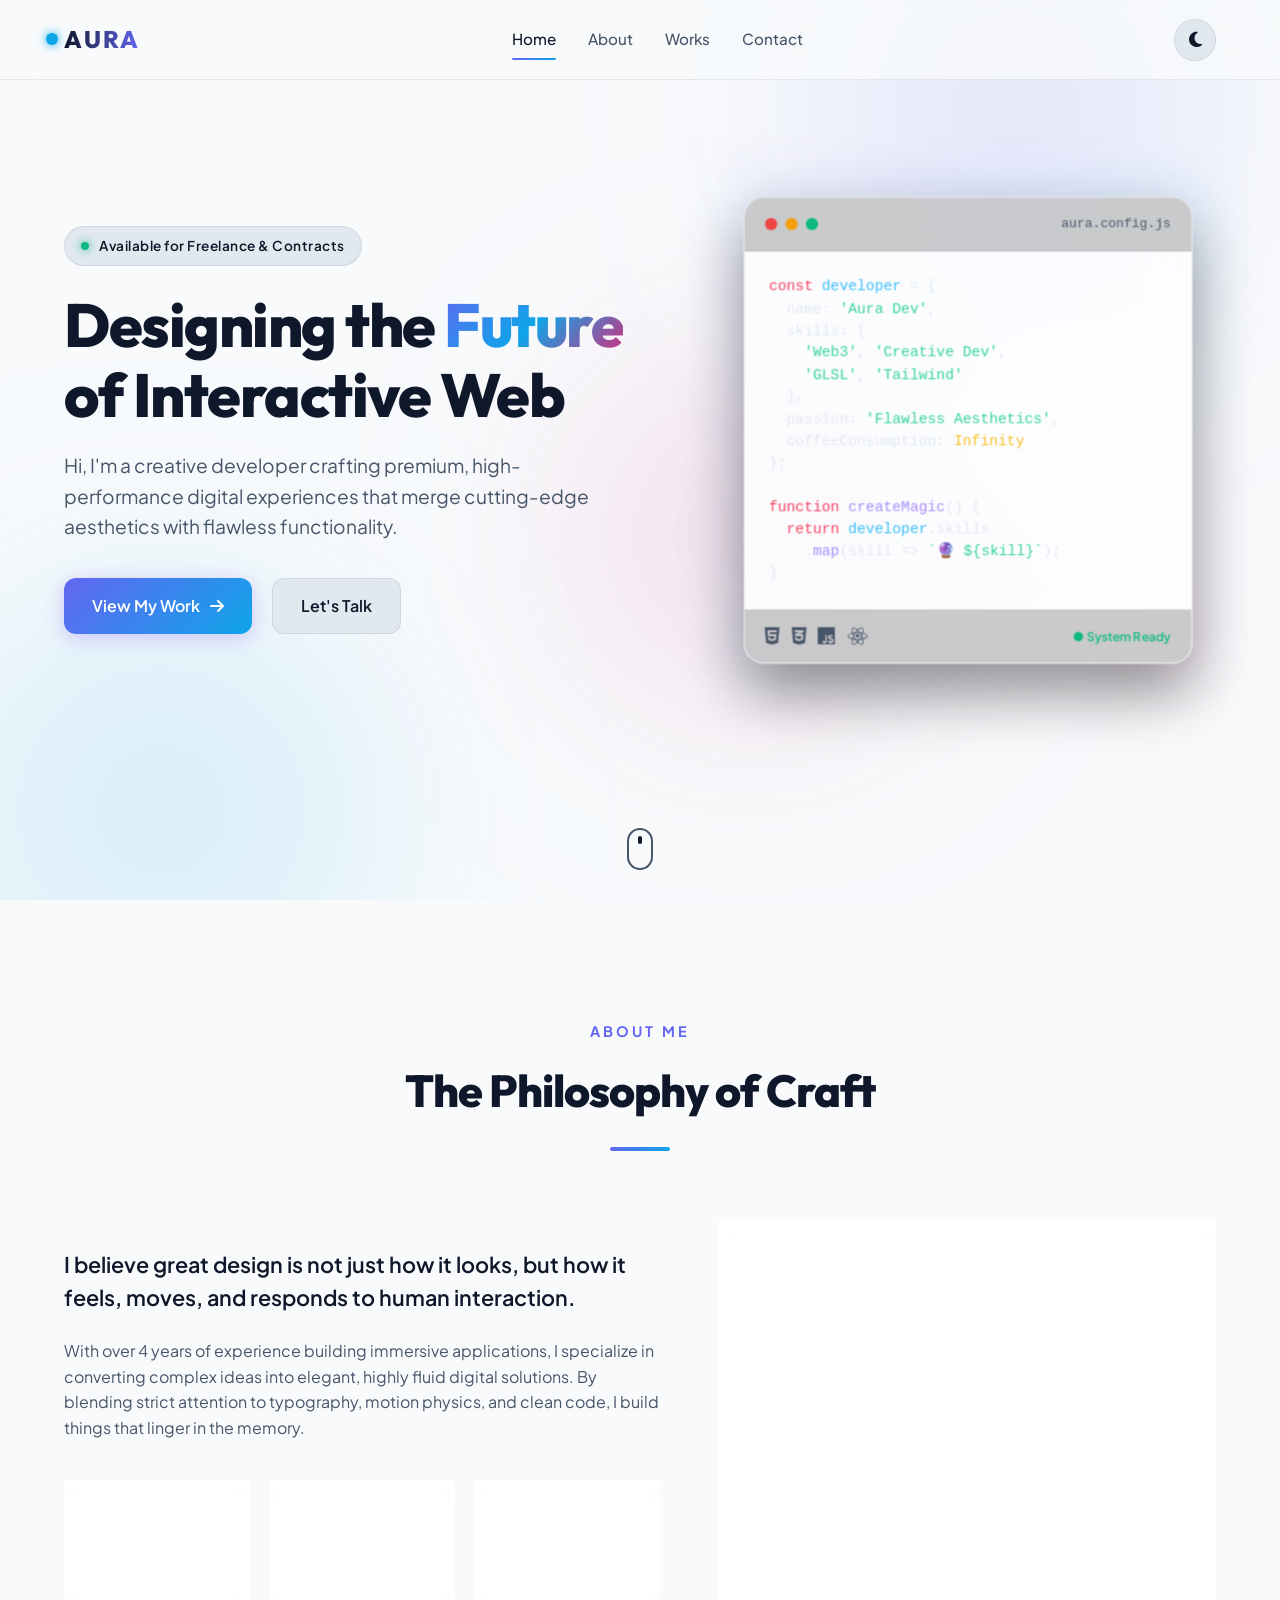
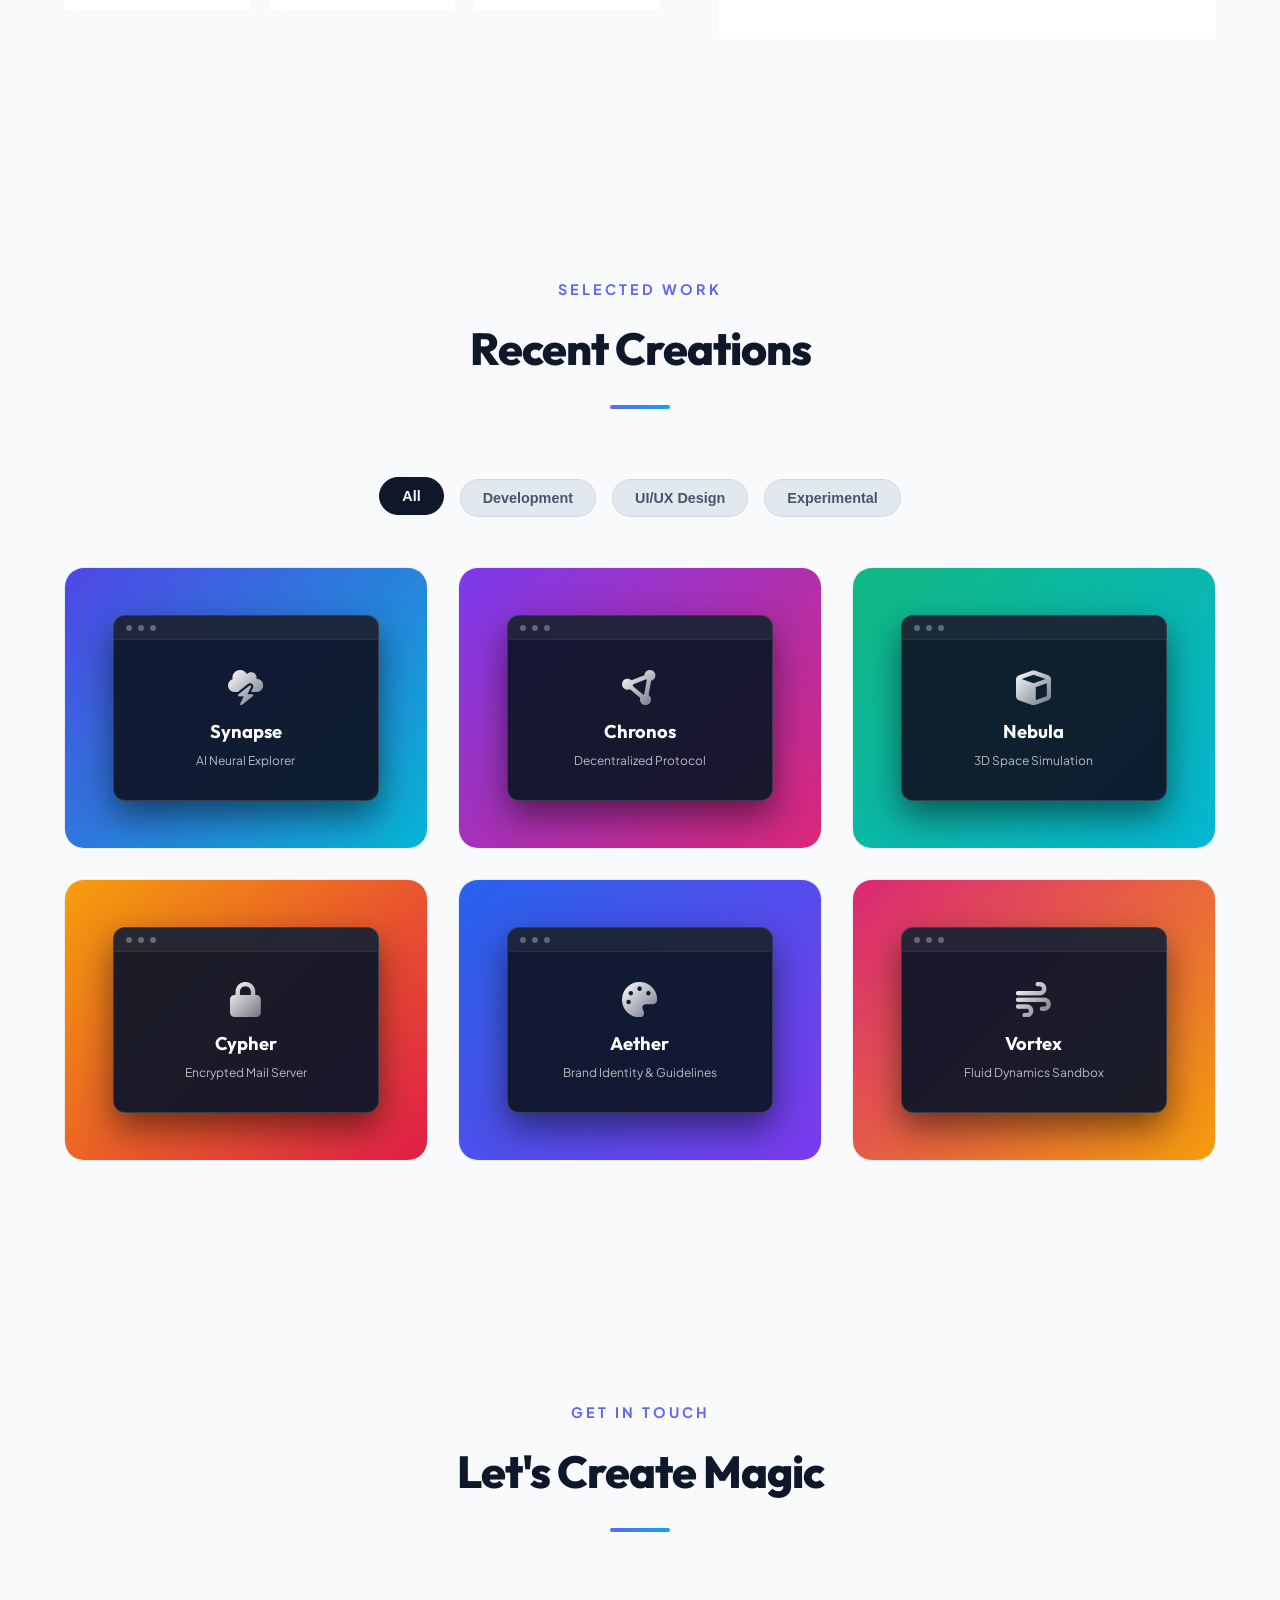
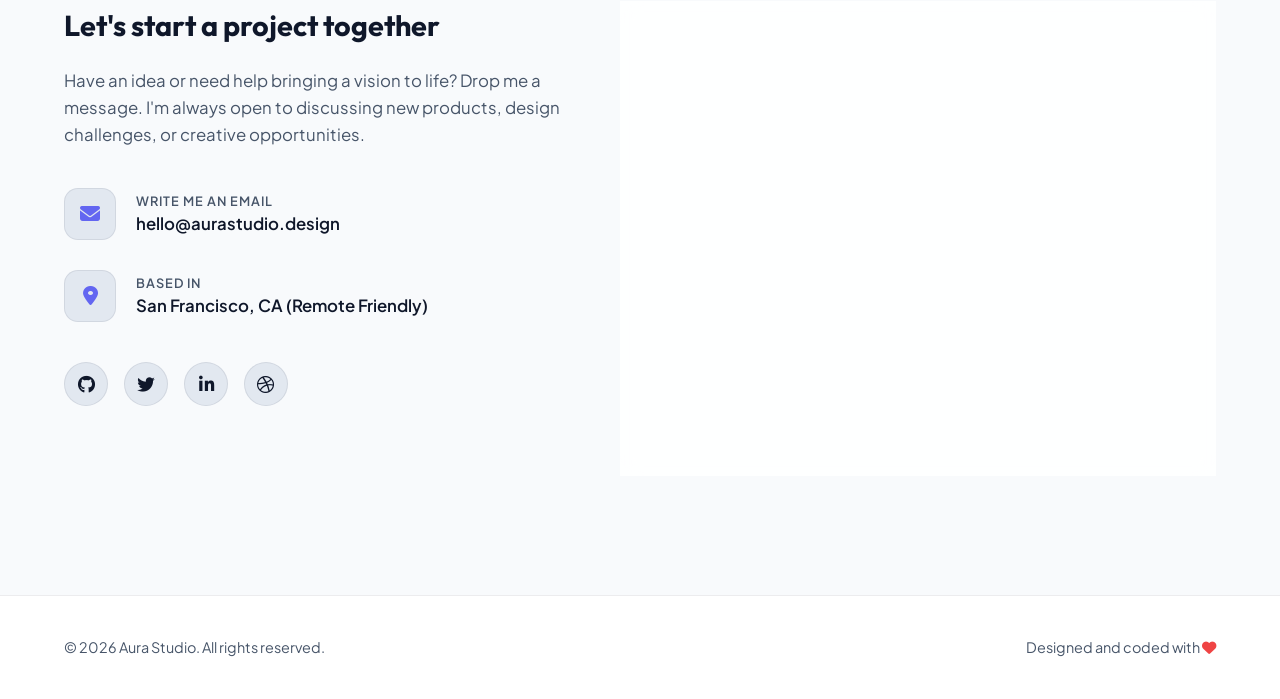
==== index.html @ 4433edc6 "Initial commit" ====
<!DOCTYPE html>
<html lang="en" data-theme="dark">
<head>
    <meta charset="UTF-8">
    <meta name="viewport" content="width=device-width, initial-scale=1.0">
    <meta name="description" content="A premium, interactive digital portfolio showcase. Discover cutting-edge design, immersive web experiences, and creative engineering.">
    <title>Aura — Premium Creative Portfolio</title>
    <!-- Google Fonts -->
    <link rel="preconnect" href="https://fonts.googleapis.com">
    <link rel="preconnect" href="https://fonts.gstatic.com" crossorigin>
    <link href="https://fonts.googleapis.com/css2?family=Outfit:wght@300;400;600;800&family=Plus+Jakarta+Sans:wght@300;400;500;700&display=swap" rel="stylesheet">
    <!-- FontAwesome for Icons -->
    <link rel="stylesheet" href="https://cdnjs.cloudflare.com/ajax/libs/font-awesome/6.4.0/css/all.min.css">
    <!-- Custom CSS -->
    <link rel="stylesheet" href="styles.css">
</head>
<body>
    <!-- Glow Cursor Tracker Background -->
    <div class="cursor-glow" id="cursor-glow"></div>

    <!-- Background Orbs -->
    <div class="orb-container">
        <div class="orb orb-1"></div>
        <div class="orb orb-2"></div>
        <div class="orb orb-3"></div>
    </div>

    <!-- Navigation Header -->
    <header class="navbar">
        <div class="nav-container">
            <a href="#" class="nav-logo">
                <span class="logo-glow"></span>
                <span class="logo-text">AURA</span>
            </a>
            <nav class="nav-menu" id="nav-menu">
                <a href="#hero" class="nav-link active">Home</a>
                <a href="#about" class="nav-link">About</a>
                <a href="#works" class="nav-link">Works</a>
                <a href="#contact" class="nav-link">Contact</a>
            </nav>
            <div class="nav-actions">
                <button id="theme-toggle" class="theme-toggle-btn" aria-label="Toggle Theme">
                    <i class="fa-solid fa-moon"></i>
                </button>
                <button class="mobile-menu-btn" id="mobile-menu-btn" aria-label="Open Menu">
                    <span class="bar"></span>
                    <span class="bar"></span>
                    <span class="bar"></span>
                </button>
            </div>
        </div>
    </header>

    <!-- Main Content -->
    <main>
        <!-- Hero Section -->
        <section id="hero" class="hero-section">
            <div class="hero-container">
                <div class="hero-text-content">
                    <div class="hero-tag">
                        <span class="tag-dot"></span>
                        <span class="tag-text">Available for Freelance & Contracts</span>
                    </div>
                    <h1 class="hero-title">
                        Designing the <span class="gradient-text">Future</span> of Interactive Web
                    </h1>
                    <p class="hero-subtitle">
                        Hi, I'm a creative developer crafting premium, high-performance digital experiences that merge cutting-edge aesthetics with flawless functionality.
                    </p>
                    <div class="hero-cta-group">
                        <a href="#works" class="btn btn-primary">
                            <span>View My Work</span>
                            <i class="fa-solid fa-arrow-right"></i>
                        </a>
                        <a href="#contact" class="btn btn-secondary">
                            <span>Let's Talk</span>
                        </a>
                    </div>
                </div>

                <div class="hero-visual-content">
                    <div class="card-3d-wrapper" id="card-3d">
                        <div class="card-3d-glow"></div>
                        <div class="card-3d-inner">
                            <div class="card-header">
                                <div class="window-dots">
                                    <span class="dot red"></span>
                                    <span class="dot yellow"></span>
                                    <span class="dot green"></span>
                                </div>
                                <span class="card-path">aura.config.js</span>
                            </div>
                            <div class="card-body">
                                <pre><code><span class="code-keyword">const</span> <span class="code-variable">developer</span> = {
  name: <span class="code-string">'Aura Dev'</span>,
  skills: [
    <span class="code-string">'Web3'</span>, <span class="code-string">'Creative Dev'</span>, 
    <span class="code-string">'GLSL'</span>, <span class="code-string">'Tailwind'</span>
  ],
  passion: <span class="code-string">'Flawless Aesthetics'</span>,
  coffeeConsumption: <span class="code-number">Infinity</span>
};

<span class="code-keyword">function</span> <span class="code-function">createMagic</span>() {
  <span class="code-keyword">return</span> <span class="code-variable">developer</span>.skills
    .<span class="code-function">map</span>(skill => <span class="code-string">`🔮 ${skill}`</span>);
}</code></pre>
                            </div>
                            <div class="card-footer">
                                <div class="tech-stack-icons">
                                    <i class="fa-brands fa-html5"></i>
                                    <i class="fa-brands fa-css3-alt"></i>
                                    <i class="fa-brands fa-js"></i>
                                    <i class="fa-brands fa-react"></i>
                                </div>
                                <span class="card-status">● System Ready</span>
                            </div>
                        </div>
                    </div>
                </div>
            </div>
            <div class="scroll-indicator">
                <a href="#about" aria-label="Scroll Down">
                    <span class="mouse-icon">
                        <span class="wheel"></span>
                    </span>
                </a>
            </div>
        </section>

        <!-- About Section -->
        <section id="about" class="about-section">
            <div class="section-container">
                <div class="section-header">
                    <span class="section-pretitle">About Me</span>
                    <h2 class="section-title">The Philosophy of Craft</h2>
                    <div class="section-line"></div>
                </div>

                <div class="about-grid">
                    <div class="about-text">
                        <p class="about-desc-highlight">
                            I believe great design is not just how it looks, but how it feels, moves, and responds to human interaction.
                        </p>
                        <p class="about-desc">
                            With over 4 years of experience building immersive applications, I specialize in converting complex ideas into elegant, highly fluid digital solutions. By blending strict attention to typography, motion physics, and clean code, I build things that linger in the memory.
                        </p>
                        <div class="stats-grid">
                            <div class="stat-card">
                                <h3 class="stat-number">25+</h3>
                                <p class="stat-label">Happy Clients</p>
                            </div>
                            <div class="stat-card">
                                <h3 class="stat-number">50+</h3>
                                <p class="stat-label">Projects Completed</p>
                            </div>
                            <div class="stat-card">
                                <h3 class="stat-number">4+</h3>
                                <p class="stat-label">Years Experience</p>
                            </div>
                        </div>
                    </div>

                    <div class="skills-showcase">
                        <div class="skills-card">
                            <h3>My Toolkit</h3>
                            <div class="skill-tags">
                                <span class="skill-tag">HTML5 / CSS3</span>
                                <span class="skill-tag">JavaScript ES6+</span>
                                <span class="skill-tag">TypeScript</span>
                                <span class="skill-tag">React / Next.js</span>
                                <span class="skill-tag">WebGL / Three.js</span>
                                <span class="skill-tag">UI/UX Design</span>
                                <span class="skill-tag">Figma</span>
                                <span class="skill-tag">Git / GitHub</span>
                                <span class="skill-tag">Performance Tuning</span>
                                <span class="skill-tag">Motion Design</span>
                            </div>
                        </div>
                    </div>
                </div>
            </div>
        </section>

        <!-- Works Section -->
        <section id="works" class="works-section">
            <div class="section-container">
                <div class="section-header">
                    <span class="section-pretitle">Selected Work</span>
                    <h2 class="section-title">Recent Creations</h2>
                    <div class="section-line"></div>
                </div>

                <!-- Filters -->
                <div class="works-filters">
                    <button class="filter-btn active" data-filter="all">All</button>
                    <button class="filter-btn" data-filter="development">Development</button>
                    <button class="filter-btn" data-filter="design">UI/UX Design</button>
                    <button class="filter-btn" data-filter="experimental">Experimental</button>
                </div>

                <!-- Works Grid -->
                <div class="works-grid" id="works-grid">
                    <!-- Project 1 -->
                    <div class="work-card" data-category="development" data-id="1">
                        <div class="work-img-wrapper">
                            <!-- Instead of placeholder, we use custom styling with CSS gradient & design elements -->
                            <div class="project-preview-mockup p1-bg">
                                <div class="mockup-content">
                                    <div class="mockup-header">
                                        <span></span><span></span><span></span>
                                    </div>
                                    <div class="mockup-body">
                                        <i class="fa-solid fa-cloud-bolt"></i>
                                        <h4>Synapse</h4>
                                        <p>AI Neural Explorer</p>
                                    </div>
                                </div>
                            </div>
                            <div class="work-overlay">
                                <div class="work-details">
                                    <span class="work-category">Interactive Platform</span>
                                    <h3 class="work-title">Synapse AI Interface</h3>
                                </div>
                                <span class="work-action-btn">
                                    <i class="fa-solid fa-arrow-right"></i>
                                </span>
                            </div>
                        </div>
                    </div>

                    <!-- Project 2 -->
                    <div class="work-card" data-category="design" data-id="2">
                        <div class="work-img-wrapper">
                            <div class="project-preview-mockup p2-bg">
                                <div class="mockup-content">
                                    <div class="mockup-header">
                                        <span></span><span></span><span></span>
                                    </div>
                                    <div class="mockup-body">
                                        <i class="fa-solid fa-circle-nodes"></i>
                                        <h4>Chronos</h4>
                                        <p>Decentralized Protocol</p>
                                    </div>
                                </div>
                            </div>
                            <div class="work-overlay">
                                <div class="work-details">
                                    <span class="work-category">Web App Design</span>
                                    <h3 class="work-title">Chronos Finance</h3>
                                </div>
                                <span class="work-action-btn">
                                    <i class="fa-solid fa-arrow-right"></i>
                                </span>
                            </div>
                        </div>
                    </div>

                    <!-- Project 3 -->
                    <div class="work-card" data-category="experimental" data-id="3">
                        <div class="work-img-wrapper">
                            <div class="project-preview-mockup p3-bg">
                                <div class="mockup-content">
                                    <div class="mockup-header">
                                        <span></span><span></span><span></span>
                                    </div>
                                    <div class="mockup-body">
                                        <i class="fa-solid fa-cube"></i>
                                        <h4>Nebula</h4>
                                        <p>3D Space Simulation</p>
                                    </div>
                                </div>
                            </div>
                            <div class="work-overlay">
                                <div class="work-details">
                                    <span class="work-category">Three.js / GLSL</span>
                                    <h3 class="work-title">Nebula Dust Engine</h3>
                                </div>
                                <span class="work-action-btn">
                                    <i class="fa-solid fa-arrow-right"></i>
                                </span>
                            </div>
                        </div>
                    </div>

                    <!-- Project 4 -->
                    <div class="work-card" data-category="development" data-id="4">
                        <div class="work-img-wrapper">
                            <div class="project-preview-mockup p4-bg">
                                <div class="mockup-content">
                                    <div class="mockup-header">
                                        <span></span><span></span><span></span>
                                    </div>
                                    <div class="mockup-body">
                                        <i class="fa-solid fa-lock"></i>
                                        <h4>Cypher</h4>
                                        <p>Encrypted Mail Server</p>
                                    </div>
                                </div>
                            </div>
                            <div class="work-overlay">
                                <div class="work-details">
                                    <span class="work-category">System Architecture</span>
                                    <h3 class="work-title">Cypher Suite</h3>
                                </div>
                                <span class="work-action-btn">
                                    <i class="fa-solid fa-arrow-right"></i>
                                </span>
                            </div>
                        </div>
                    </div>

                    <!-- Project 5 -->
                    <div class="work-card" data-category="design" data-id="5">
                        <div class="work-img-wrapper">
                            <div class="project-preview-mockup p5-bg">
                                <div class="mockup-content">
                                    <div class="mockup-header">
                                        <span></span><span></span><span></span>
                                    </div>
                                    <div class="mockup-body">
                                        <i class="fa-solid fa-palette"></i>
                                        <h4>Aether</h4>
                                        <p>Brand Identity & Guidelines</p>
                                    </div>
                                </div>
                            </div>
                            <div class="work-overlay">
                                <div class="work-details">
                                    <span class="work-category">Branding / Identity</span>
                                    <h3 class="work-title">Aether Studios</h3>
                                </div>
                                <span class="work-action-btn">
                                    <i class="fa-solid fa-arrow-right"></i>
                                </span>
                            </div>
                        </div>
                    </div>

                    <!-- Project 6 -->
                    <div class="work-card" data-category="experimental" data-id="6">
                        <div class="work-img-wrapper">
                            <div class="project-preview-mockup p6-bg">
                                <div class="mockup-content">
                                    <div class="mockup-header">
                                        <span></span><span></span><span></span>
                                    </div>
                                    <div class="mockup-body">
                                        <i class="fa-solid fa-wind"></i>
                                        <h4>Vortex</h4>
                                        <p>Fluid Dynamics Sandbox</p>
                                    </div>
                                </div>
                            </div>
                            <div class="work-overlay">
                                <div class="work-details">
                                    <span class="work-category">Creative Engineering</span>
                                    <h3 class="work-title">Vortex Sandbox</h3>
                                </div>
                                <span class="work-action-btn">
                                    <i class="fa-solid fa-arrow-right"></i>
                                </span>
                            </div>
                        </div>
                    </div>
                </div>
            </div>
        </section>

        <!-- Contact Section -->
        <section id="contact" class="contact-section">
            <div class="section-container">
                <div class="section-header">
                    <span class="section-pretitle">Get In Touch</span>
                    <h2 class="section-title">Let's Create Magic</h2>
                    <div class="section-line"></div>
                </div>

                <div class="contact-wrapper">
                    <div class="contact-info">
                        <h3>Let's start a project together</h3>
                        <p>Have an idea or need help bringing a vision to life? Drop me a message. I'm always open to discussing new products, design challenges, or creative opportunities.</p>
                        
                        <div class="info-list">
                            <div class="info-item">
                                <div class="info-icon">
                                    <i class="fa-solid fa-envelope"></i>
                                </div>
                                <div class="info-details">
                                    <span>Write me an email</span>
                                    <a href="mailto:hello@aurastudio.design">hello@aurastudio.design</a>
                                </div>
                            </div>
                            <div class="info-item">
                                <div class="info-icon">
                                    <i class="fa-solid fa-location-dot"></i>
                                </div>
                                <div class="info-details">
                                    <span>Based in</span>
                                    <span>San Francisco, CA (Remote Friendly)</span>
                                </div>
                            </div>
                        </div>

                        <div class="social-links">
                            <a href="#" class="social-icon" aria-label="GitHub"><i class="fa-brands fa-github"></i></a>
                            <a href="#" class="social-icon" aria-label="Twitter"><i class="fa-brands fa-twitter"></i></a>
                            <a href="#" class="social-icon" aria-label="LinkedIn"><i class="fa-brands fa-linkedin-in"></i></a>
                            <a href="#" class="social-icon" aria-label="Dribbble"><i class="fa-brands fa-dribbble"></i></a>
                        </div>
                    </div>

                    <div class="contact-form-container">
                        <form id="contact-form" class="contact-form" autocomplete="off">
                            <div class="form-group">
                                <input type="text" id="name" name="name" required placeholder=" ">
                                <label for="name">Your Name</label>
                                <span class="input-glow"></span>
                            </div>
                            <div class="form-group">
                                <input type="email" id="email" name="email" required placeholder=" ">
                                <label for="email">Your Email</label>
                                <span class="input-glow"></span>
                            </div>
                            <div class="form-group">
                                <textarea id="message" name="message" required rows="5" placeholder=" "></textarea>
                                <label for="message">Project Brief / Message</label>
                                <span class="input-glow"></span>
                            </div>
                            <button type="submit" class="btn btn-primary btn-submit">
                                <span>Send Message</span>
                                <i class="fa-solid fa-paper-plane"></i>
                            </button>
                            <div id="form-feedback" class="form-feedback"></div>
                        </form>
                    </div>
                </div>
            </div>
        </section>
    </main>

    <!-- Footer -->
    <footer class="footer">
        <div class="footer-container">
            <p>&copy; 2026 Aura Studio. All rights reserved.</p>
            <p>Designed and coded with <i class="fa-solid fa-heart footer-heart"></i></p>
        </div>
    </footer>

    <!-- Details Modal (for works detail viewer) -->
    <div class="modal" id="project-modal" aria-hidden="true">
        <div class="modal-backdrop" id="modal-backdrop"></div>
        <div class="modal-content">
            <button class="modal-close" id="modal-close" aria-label="Close Modal">
                <i class="fa-solid fa-xmark"></i>
            </button>
            <div class="modal-body" id="modal-body">
                <!-- Injected dynamically via script -->
            </div>
        </div>
    </div>

    <!-- Custom JS -->
    <script src="script.js"></script>
</body>
</html>
---- styles.css ----
/* Modern Premium CSS Reset and Variables */
:root {
    /* Fonts */
    --font-heading: 'Outfit', 'Plus Jakarta Sans', sans-serif;
    --font-body: 'Plus Jakarta Sans', sans-serif;
    
    /* Transitions */
    --transition-smooth: all 0.4s cubic-bezier(0.16, 1, 0.3, 1);
    --transition-bounce: all 0.6s cubic-bezier(0.34, 1.56, 0.64, 1);
    
    /* Layout */
    --max-width: 1200px;
    --header-height: 80px;

    /* Theme colors: Dark (default) */
    --bg-primary: #080710;
    --bg-secondary: #0f0e1a;
    --bg-tertiary: #17152a;
    --text-primary: #f8fafc;
    --text-secondary: #94a3b8;
    --accent-primary: #8b5cf6;
    --accent-secondary: #06b6d4;
    --accent-pink: #ec4899;
    --accent-glow: rgba(139, 92, 246, 0.35);
    --accent-glow-sec: rgba(6, 182, 212, 0.35);
    --navbar-bg: rgba(8, 7, 16, 0.75);
    --card-bg: rgba(15, 14, 26, 0.7);
    --border-color: rgba(255, 255, 255, 0.08);
    --card-glow-opacity: 0.15;
}

[data-theme="light"] {
    /* Theme colors: Light */
    --bg-primary: #f8fafc;
    --bg-secondary: #ffffff;
    --bg-tertiary: #e2e8f0;
    --text-primary: #0f172a;
    --text-secondary: #475569;
    --accent-primary: #6366f1;
    --accent-secondary: #0ea5e9;
    --accent-pink: #db2777;
    --accent-glow: rgba(99, 102, 241, 0.18);
    --accent-glow-sec: rgba(14, 165, 233, 0.18);
    --navbar-bg: rgba(248, 250, 252, 0.8);
    --card-bg: rgba(255, 255, 255, 0.85);
    --border-color: rgba(15, 23, 42, 0.08);
    --card-glow-opacity: 0.08;
}

/* Base Styles */
* {
    margin: 0;
    padding: 0;
    box-sizing: border-box;
    scroll-behavior: smooth;
}

body {
    background-color: var(--bg-primary);
    color: var(--text-primary);
    font-family: var(--font-body);
    line-height: 1.6;
    overflow-x: hidden;
    transition: background-color 0.4s ease, color 0.4s ease;
}

/* Custom Scrollbar */
::-webkit-scrollbar {
    width: 8px;
}
::-webkit-scrollbar-track {
    background: var(--bg-primary);
}
::-webkit-scrollbar-thumb {
    background: var(--bg-tertiary);
    border-radius: 10px;
    border: 2px solid var(--bg-primary);
}
::-webkit-scrollbar-thumb:hover {
    background: var(--accent-primary);
}

/* Helper Utilities */
.container {
    width: 100%;
    max-width: var(--max-width);
    margin: 0 auto;
    padding: 0 24px;
}

.gradient-text {
    background: linear-gradient(135deg, var(--accent-primary) 0%, var(--accent-secondary) 50%, var(--accent-pink) 100%);
    -webkit-background-clip: text;
    -webkit-text-fill-color: transparent;
    background-clip: text;
}

/* Background Animated Orbs */
.orb-container {
    position: fixed;
    top: 0;
    left: 0;
    width: 100%;
    height: 100%;
    z-index: -2;
    overflow: hidden;
    pointer-events: none;
}

.orb {
    position: absolute;
    border-radius: 50%;
    filter: blur(100px);
    opacity: 0.25;
    mix-blend-mode: screen;
    pointer-events: none;
    transition: all 0.8s ease;
}

[data-theme="light"] .orb {
    opacity: 0.12;
    mix-blend-mode: multiply;
}

.orb-1 {
    width: 400px;
    height: 400px;
    background: var(--accent-primary);
    top: -10%;
    right: 5%;
    animation: floatOrb1 25s infinite alternate ease-in-out;
}

.orb-2 {
    width: 450px;
    height: 450px;
    background: var(--accent-secondary);
    bottom: -15%;
    left: -5%;
    animation: floatOrb2 30s infinite alternate ease-in-out;
}

.orb-3 {
    width: 350px;
    height: 350px;
    background: var(--accent-pink);
    top: 40%;
    left: 45%;
    animation: floatOrb3 20s infinite alternate ease-in-out;
}

@keyframes floatOrb1 {
    0% { transform: translate(0, 0) scale(1); }
    100% { transform: translate(-80px, 80px) scale(1.15); }
}

@keyframes floatOrb2 {
    0% { transform: translate(0, 0) scale(1); }
    100% { transform: translate(100px, -100px) scale(0.9); }
}

@keyframes floatOrb3 {
    0% { transform: translate(0, 0) scale(1); }
    100% { transform: translate(-50px, -50px) scale(1.2); }
}

/* Custom Interactive Cursor Glow */
.cursor-glow {
    position: fixed;
    top: 0;
    left: 0;
    width: 500px;
    height: 500px;
    background: radial-gradient(circle, var(--accent-glow) 0%, rgba(0,0,0,0) 70%);
    border-radius: 50%;
    pointer-events: none;
    z-index: -1;
    transform: translate(-50%, -50%);
    opacity: 0;
    transition: opacity 0.5s ease;
}

body:hover .cursor-glow {
    opacity: 0.5;
}

/* Header & Glassmorphism Navigation */
.navbar {
    position: fixed;
    top: 0;
    left: 0;
    width: 100%;
    height: var(--header-height);
    background-color: var(--navbar-bg);
    backdrop-filter: blur(16px);
    -webkit-backdrop-filter: blur(16px);
    border-bottom: 1px solid var(--border-color);
    z-index: 100;
    transition: var(--transition-smooth);
}

.nav-container {
    max-width: var(--max-width);
    height: 100%;
    margin: 0 auto;
    padding: 0 24px;
    display: flex;
    justify-content: space-between;
    align-items: center;
}

.nav-logo {
    display: flex;
    align-items: center;
    text-decoration: none;
    position: relative;
    font-family: var(--font-heading);
    font-weight: 800;
    font-size: 1.5rem;
    letter-spacing: 2px;
    color: var(--text-primary);
}

.logo-text {
    z-index: 1;
    background: linear-gradient(90deg, var(--text-primary), var(--accent-primary));
    -webkit-background-clip: text;
    -webkit-text-fill-color: transparent;
}

.logo-glow {
    position: absolute;
    width: 12px;
    height: 12px;
    background: var(--accent-secondary);
    border-radius: 50%;
    left: -18px;
    box-shadow: 0 0 10px var(--accent-secondary);
    animation: logoPulse 2s infinite alternate;
}

@keyframes logoPulse {
    0% { transform: scale(0.8); opacity: 0.5; }
    100% { transform: scale(1.2); opacity: 1; }
}

.nav-menu {
    display: flex;
    gap: 32px;
}

.nav-link {
    text-decoration: none;
    color: var(--text-secondary);
    font-weight: 500;
    font-size: 0.95rem;
    transition: var(--transition-smooth);
    position: relative;
    padding: 8px 0;
}

.nav-link:hover, .nav-link.active {
    color: var(--text-primary);
}

.nav-link::after {
    content: '';
    position: absolute;
    bottom: 0;
    left: 0;
    width: 0;
    height: 2px;
    background: linear-gradient(90deg, var(--accent-primary), var(--accent-secondary));
    transition: var(--transition-smooth);
    border-radius: 2px;
}

.nav-link:hover::after, .nav-link.active::after {
    width: 100%;
}

.nav-actions {
    display: flex;
    align-items: center;
    gap: 20px;
}

/* Theme Toggle Button */
.theme-toggle-btn {
    background: var(--bg-tertiary);
    border: 1px solid var(--border-color);
    color: var(--text-primary);
    width: 42px;
    height: 42px;
    border-radius: 50%;
    cursor: pointer;
    display: flex;
    justify-content: center;
    align-items: center;
    transition: var(--transition-bounce);
    font-size: 1.1rem;
}

.theme-toggle-btn:hover {
    transform: scale(1.1) rotate(15deg);
    background: var(--accent-primary);
    color: white;
    box-shadow: 0 0 15px var(--accent-glow);
}

/* Mobile Menu Button */
.mobile-menu-btn {
    display: none;
    flex-direction: column;
    justify-content: space-between;
    width: 30px;
    height: 20px;
    background: transparent;
    border: none;
    cursor: pointer;
    z-index: 101;
}

.mobile-menu-btn .bar {
    width: 100%;
    height: 2px;
    background-color: var(--text-primary);
    transition: var(--transition-smooth);
    border-radius: 2px;
}

/* Hero Section */
.hero-section {
    position: relative;
    min-height: 100vh;
    padding-top: var(--header-height);
    display: flex;
    align-items: center;
    justify-content: center;
    overflow: hidden;
}

.hero-container {
    max-width: var(--max-width);
    margin: 0 auto;
    padding: 40px 24px;
    display: grid;
    grid-template-columns: 1.2fr 1fr;
    gap: 60px;
    align-items: center;
}

.hero-text-content {
    display: flex;
    flex-direction: column;
    align-items: flex-start;
}

.hero-tag {
    display: flex;
    align-items: center;
    gap: 10px;
    background: var(--bg-tertiary);
    border: 1px solid var(--border-color);
    padding: 8px 16px;
    border-radius: 100px;
    margin-bottom: 24px;
    backdrop-filter: blur(10px);
}

.tag-dot {
    width: 8px;
    height: 8px;
    background-color: #10b981;
    border-radius: 50%;
    box-shadow: 0 0 10px #10b981;
    animation: blink 1.5s infinite ease-in-out;
}

@keyframes blink {
    0%, 100% { opacity: 0.3; }
    50% { opacity: 1; }
}

.tag-text {
    font-size: 0.85rem;
    font-weight: 600;
    color: var(--text-primary);
    letter-spacing: 0.5px;
}

.hero-title {
    font-family: var(--font-heading);
    font-size: 3.8rem;
    font-weight: 800;
    line-height: 1.15;
    margin-bottom: 20px;
    letter-spacing: -1.5px;
}

.hero-subtitle {
    font-size: 1.2rem;
    color: var(--text-secondary);
    margin-bottom: 36px;
    max-width: 540px;
}

.hero-cta-group {
    display: flex;
    gap: 20px;
    width: 100%;
}

/* Button UI styling */
.btn {
    display: inline-flex;
    align-items: center;
    gap: 10px;
    padding: 14px 28px;
    border-radius: 12px;
    font-weight: 600;
    font-size: 1rem;
    cursor: pointer;
    transition: var(--transition-bounce);
    text-decoration: none;
}

.btn-primary {
    background: linear-gradient(135deg, var(--accent-primary) 0%, var(--accent-secondary) 100%);
    color: #ffffff;
    border: none;
    box-shadow: 0 4px 20px rgba(139, 92, 246, 0.3);
}

.btn-primary:hover {
    transform: translateY(-4px);
    box-shadow: 0 8px 30px rgba(139, 92, 246, 0.5);
}

.btn-secondary {
    background: var(--bg-tertiary);
    color: var(--text-primary);
    border: 1px solid var(--border-color);
}

.btn-secondary:hover {
    background: var(--border-color);
    transform: translateY(-4px);
}

/* 3D Showcase Card in Hero */
.hero-visual-content {
    display: flex;
    justify-content: center;
    align-items: center;
    perspective: 1000px;
}

.card-3d-wrapper {
    position: relative;
    width: 100%;
    max-width: 440px;
    transform-style: preserve-3d;
    transition: transform 0.15s ease-out;
}

.card-3d-glow {
    position: absolute;
    top: -5%;
    left: -5%;
    width: 110%;
    height: 110%;
    background: linear-gradient(135deg, var(--accent-primary), var(--accent-secondary), var(--accent-pink));
    border-radius: 24px;
    filter: blur(25px);
    opacity: var(--card-glow-opacity);
    z-index: -1;
    transition: var(--transition-smooth);
}

.card-3d-inner {
    position: relative;
    background: var(--card-bg);
    border: 1px solid var(--border-color);
    backdrop-filter: blur(20px);
    -webkit-backdrop-filter: blur(20px);
    border-radius: 20px;
    overflow: hidden;
    box-shadow: 0 30px 60px rgba(0, 0, 0, 0.4);
    transform: translateZ(20px);
}

.card-header {
    background: rgba(0, 0, 0, 0.2);
    padding: 16px 20px;
    border-bottom: 1px solid var(--border-color);
    display: flex;
    justify-content: space-between;
    align-items: center;
}

.window-dots {
    display: flex;
    gap: 8px;
}

.window-dots .dot {
    width: 12px;
    height: 12px;
    border-radius: 50%;
}

.window-dots .dot.red { background-color: #ef4444; }
.window-dots .dot.yellow { background-color: #f59e0b; }
.window-dots .dot.green { background-color: #10b981; }

.card-path {
    font-family: monospace;
    font-size: 0.8rem;
    color: var(--text-secondary);
}

.card-body {
    padding: 24px;
    font-family: 'Courier New', Courier, monospace;
    font-size: 0.9rem;
    color: #e2e8f0;
    line-height: 1.5;
}

.card-body pre {
    overflow-x: auto;
}

.code-keyword { color: #f43f5e; }
.code-variable { color: #38bdf8; }
.code-string { color: #34d399; }
.code-number { color: #fbbf24; }
.code-function { color: #a78bfa; }

.card-footer {
    background: rgba(0, 0, 0, 0.2);
    padding: 16px 20px;
    border-top: 1px solid var(--border-color);
    display: flex;
    justify-content: space-between;
    align-items: center;
}

.tech-stack-icons {
    display: flex;
    gap: 12px;
    font-size: 1.2rem;
    color: var(--text-secondary);
}

.card-status {
    font-size: 0.75rem;
    color: #10b981;
    font-weight: 600;
}

/* Scroll down indicator */
.scroll-indicator {
    position: absolute;
    bottom: 30px;
    left: 50%;
    transform: translateX(-50%);
    display: flex;
    justify-content: center;
    align-items: center;
}

.mouse-icon {
    width: 26px;
    height: 42px;
    border: 2px solid var(--text-secondary);
    border-radius: 20px;
    display: flex;
    justify-content: center;
    padding-top: 6px;
}

.mouse-icon .wheel {
    width: 4px;
    height: 8px;
    background-color: var(--text-primary);
    border-radius: 2px;
    animation: scrollMouse 1.8s infinite ease-in-out;
}

@keyframes scrollMouse {
    0% { transform: translateY(0); opacity: 1; }
    100% { transform: translateY(14px); opacity: 0; }
}

/* Section Common Layout */
section {
    padding: 120px 0;
    position: relative;
}

.section-container {
    max-width: var(--max-width);
    margin: 0 auto;
    padding: 0 24px;
}

.section-header {
    display: flex;
    flex-direction: column;
    align-items: center;
    text-align: center;
    margin-bottom: 70px;
}

.section-pretitle {
    font-size: 0.9rem;
    font-weight: 700;
    text-transform: uppercase;
    letter-spacing: 3px;
    color: var(--accent-primary);
    margin-bottom: 12px;
}

.section-title {
    font-family: var(--font-heading);
    font-size: 2.8rem;
    font-weight: 800;
    letter-spacing: -1px;
    margin-bottom: 20px;
}

.section-line {
    width: 60px;
    height: 4px;
    background: linear-gradient(90deg, var(--accent-primary), var(--accent-secondary));
    border-radius: 2px;
}

/* About Section CSS */
.about-grid {
    display: grid;
    grid-template-columns: 1.2fr 1fr;
    gap: 60px;
    align-items: center;
}

.about-desc-highlight {
    font-size: 1.35rem;
    font-weight: 600;
    color: var(--text-primary);
    margin-bottom: 24px;
    line-height: 1.5;
}

.about-desc {
    color: var(--text-secondary);
    margin-bottom: 40px;
}

.stats-grid {
    display: grid;
    grid-template-columns: repeat(3, 1fr);
    gap: 20px;
}

.stat-card {
    background: var(--card-bg);
    border: 1px solid var(--border-color);
    padding: 24px;
    border-radius: 16px;
    text-align: center;
    backdrop-filter: blur(10px);
}

.stat-number {
    font-family: var(--font-heading);
    font-size: 2rem;
    font-weight: 800;
    color: var(--accent-secondary);
    margin-bottom: 6px;
}

.stat-label {
    font-size: 0.85rem;
    color: var(--text-secondary);
    font-weight: 500;
}

.skills-showcase {
    display: flex;
    justify-content: center;
}

.skills-card {
    background: var(--card-bg);
    border: 1px solid var(--border-color);
    padding: 40px;
    border-radius: 24px;
    width: 100%;
    backdrop-filter: blur(10px);
}

.skills-card h3 {
    font-family: var(--font-heading);
    font-size: 1.5rem;
    margin-bottom: 24px;
    font-weight: 700;
}

.skill-tags {
    display: flex;
    flex-wrap: wrap;
    gap: 12px;
}

.skill-tag {
    background: var(--bg-tertiary);
    border: 1px solid var(--border-color);
    padding: 10px 18px;
    border-radius: 100px;
    font-size: 0.9rem;
    font-weight: 500;
    color: var(--text-primary);
    transition: var(--transition-bounce);
}

.skill-tag:hover {
    background: var(--accent-primary);
    color: white;
    transform: translateY(-3px) scale(1.05);
    box-shadow: 0 8px 20px var(--accent-glow);
}

/* Works Section Filters */
.works-filters {
    display: flex;
    justify-content: center;
    gap: 16px;
    margin-bottom: 50px;
    flex-wrap: wrap;
}

.filter-btn {
    background: var(--bg-tertiary);
    border: 1px solid var(--border-color);
    color: var(--text-secondary);
    padding: 10px 22px;
    border-radius: 100px;
    cursor: pointer;
    font-weight: 600;
    font-size: 0.9rem;
    transition: var(--transition-smooth);
}

.filter-btn:hover, .filter-btn.active {
    background: var(--text-primary);
    color: var(--bg-primary);
    border-color: var(--text-primary);
    transform: translateY(-2px);
}

/* Works Grid */
.works-grid {
    display: grid;
    grid-template-columns: repeat(3, 1fr);
    gap: 30px;
}

.work-card {
    border-radius: 20px;
    overflow: hidden;
    cursor: pointer;
    position: relative;
    background: var(--card-bg);
    border: 1px solid var(--border-color);
    transition: var(--transition-bounce);
}

.work-card:hover {
    transform: translateY(-10px);
    box-shadow: 0 20px 40px rgba(0, 0, 0, 0.3);
}

.work-img-wrapper {
    position: relative;
    width: 100%;
    height: 280px;
    overflow: hidden;
}

/* Mockup CSS items replaces dynamic image placeholders */
.project-preview-mockup {
    width: 100%;
    height: 100%;
    display: flex;
    justify-content: center;
    align-items: center;
    position: relative;
    padding: 24px;
    transition: transform 0.6s cubic-bezier(0.16, 1, 0.3, 1);
}

.work-card:hover .project-preview-mockup {
    transform: scale(1.1);
}

/* Mockup Gradients & Backgrounds */
.p1-bg { background: linear-gradient(135deg, #4f46e5, #06b6d4); }
.p2-bg { background: linear-gradient(135deg, #7c3aed, #db2777); }
.p3-bg { background: linear-gradient(135deg, #10b981, #06b6d4); }
.p4-bg { background: linear-gradient(135deg, #f59e0b, #e11d48); }
.p5-bg { background: linear-gradient(135deg, #2563eb, #7c3aed); }
.p6-bg { background: linear-gradient(135deg, #db2777, #f59e0b); }

.mockup-content {
    width: 85%;
    height: 80%;
    background: rgba(15, 23, 42, 0.95);
    border-radius: 12px;
    border: 1px solid rgba(255, 255, 255, 0.15);
    box-shadow: 0 15px 35px rgba(0,0,0,0.5);
    overflow: hidden;
    display: flex;
    flex-direction: column;
}

.mockup-header {
    height: 24px;
    background: rgba(255, 255, 255, 0.05);
    display: flex;
    align-items: center;
    gap: 6px;
    padding: 0 12px;
    border-bottom: 1px solid rgba(255, 255, 255, 0.05);
}

.mockup-header span {
    width: 6px;
    height: 6px;
    border-radius: 50%;
    background: rgba(255, 255, 255, 0.3);
}

.mockup-body {
    flex-grow: 1;
    display: flex;
    flex-direction: column;
    justify-content: center;
    align-items: center;
    color: white;
    text-align: center;
    padding: 16px;
}

.mockup-body i {
    font-size: 2.2rem;
    margin-bottom: 12px;
    background: linear-gradient(135deg, #ffffff, rgba(255, 255, 255, 0.4));
    -webkit-background-clip: text;
    -webkit-text-fill-color: transparent;
}

.mockup-body h4 {
    font-family: var(--font-heading);
    font-size: 1.15rem;
    font-weight: 700;
    margin-bottom: 4px;
}

.mockup-body p {
    font-size: 0.75rem;
    opacity: 0.7;
}

/* Works Overlays */
.work-overlay {
    position: absolute;
    bottom: 0;
    left: 0;
    width: 100%;
    height: 100%;
    background: linear-gradient(0deg, rgba(8, 7, 16, 0.95) 0%, rgba(8, 7, 16, 0.4) 60%, rgba(0, 0, 0, 0) 100%);
    display: flex;
    justify-content: space-between;
    align-items: flex-end;
    padding: 24px;
    opacity: 0;
    transform: translateY(10px);
    transition: var(--transition-smooth);
}

.work-card:hover .work-overlay {
    opacity: 1;
    transform: translateY(0);
}

.work-details {
    display: flex;
    flex-direction: column;
    gap: 4px;
}

.work-category {
    font-size: 0.8rem;
    font-weight: 700;
    text-transform: uppercase;
    letter-spacing: 1.5px;
    color: var(--accent-secondary);
}

.work-title {
    font-family: var(--font-heading);
    font-size: 1.25rem;
    font-weight: 700;
    color: #ffffff;
}

.work-action-btn {
    width: 44px;
    height: 44px;
    background: #ffffff;
    color: #080710;
    border-radius: 50%;
    display: flex;
    justify-content: center;
    align-items: center;
    font-size: 1rem;
    transition: var(--transition-bounce);
}

.work-card:hover .work-action-btn {
    transform: rotate(-45deg);
}

/* Contact Section CSS */
.contact-wrapper {
    display: grid;
    grid-template-columns: 1fr 1.2fr;
    gap: 60px;
    align-items: start;
}

.contact-info h3 {
    font-family: var(--font-heading);
    font-size: 1.8rem;
    margin-bottom: 20px;
    font-weight: 700;
}

.contact-info p {
    color: var(--text-secondary);
    margin-bottom: 40px;
    font-size: 1.05rem;
}

.info-list {
    display: flex;
    flex-direction: column;
    gap: 30px;
    margin-bottom: 40px;
}

.info-item {
    display: flex;
    align-items: center;
    gap: 20px;
}

.info-icon {
    width: 52px;
    height: 52px;
    background: var(--bg-tertiary);
    border: 1px solid var(--border-color);
    border-radius: 14px;
    display: flex;
    justify-content: center;
    align-items: center;
    color: var(--accent-primary);
    font-size: 1.25rem;
}

.info-details {
    display: flex;
    flex-direction: column;
}

.info-details span:first-child {
    font-size: 0.8rem;
    color: var(--text-secondary);
    font-weight: 600;
    text-transform: uppercase;
    letter-spacing: 1px;
}

.info-details a, .info-details span:last-child {
    font-size: 1.05rem;
    font-weight: 600;
    color: var(--text-primary);
    text-decoration: none;
    transition: var(--transition-smooth);
}

.info-details a:hover {
    color: var(--accent-secondary);
}

.social-links {
    display: flex;
    gap: 16px;
}

.social-icon {
    width: 44px;
    height: 44px;
    background: var(--bg-tertiary);
    border: 1px solid var(--border-color);
    color: var(--text-primary);
    border-radius: 50%;
    display: flex;
    justify-content: center;
    align-items: center;
    text-decoration: none;
    transition: var(--transition-bounce);
    font-size: 1.1rem;
}

.social-icon:hover {
    transform: translateY(-4px);
    background: var(--accent-primary);
    color: white;
    box-shadow: 0 8px 20px var(--accent-glow);
}

/* Beautiful Floating Label Form fields */
.contact-form-container {
    background: var(--card-bg);
    border: 1px solid var(--border-color);
    padding: 40px;
    border-radius: 24px;
    backdrop-filter: blur(10px);
}

.form-group {
    position: relative;
    margin-bottom: 30px;
}

.form-group input, .form-group textarea {
    width: 100%;
    padding: 16px;
    background: var(--bg-tertiary);
    border: 1px solid var(--border-color);
    border-radius: 12px;
    color: var(--text-primary);
    font-family: inherit;
    font-size: 1rem;
    outline: none;
    transition: var(--transition-smooth);
}

.form-group textarea {
    resize: none;
}

.form-group label {
    position: absolute;
    left: 16px;
    top: 16px;
    color: var(--text-secondary);
    transition: var(--transition-smooth);
    pointer-events: none;
    font-size: 1rem;
}

/* Dynamic float label styles */
.form-group input:focus ~ label,
.form-group input:not(:placeholder-shown) ~ label,
.form-group textarea:focus ~ label,
.form-group textarea:not(:placeholder-shown) ~ label {
    top: -12px;
    left: 10px;
    font-size: 0.8rem;
    padding: 2px 8px;
    background: var(--accent-primary);
    color: white;
    border-radius: 4px;
    font-weight: 600;
}

.input-glow {
    position: absolute;
    bottom: 0;
    left: 50%;
    width: 0;
    height: 2px;
    background: linear-gradient(90deg, var(--accent-primary), var(--accent-secondary));
    transition: var(--transition-smooth);
    transform: translateX(-50%);
}

.form-group input:focus ~ .input-glow,
.form-group textarea:focus ~ .input-glow {
    width: 100%;
}

.form-group input:focus, .form-group textarea:focus {
    border-color: rgba(139, 92, 246, 0.4);
}

.btn-submit {
    width: 100%;
    justify-content: center;
    border: none;
}

.form-feedback {
    margin-top: 20px;
    padding: 12px;
    border-radius: 8px;
    font-size: 0.9rem;
    text-align: center;
    display: none;
}

.form-feedback.success {
    display: block;
    background: rgba(16, 185, 129, 0.15);
    color: #10b981;
    border: 1px solid rgba(16, 185, 129, 0.3);
}

.form-feedback.error {
    display: block;
    background: rgba(239, 68, 68, 0.15);
    color: #ef4444;
    border: 1px solid rgba(239, 68, 68, 0.3);
}

/* Footer styling */
.footer {
    padding: 40px 0;
    border-top: 1px solid var(--border-color);
    text-align: center;
    background: var(--bg-secondary);
}

.footer-container {
    max-width: var(--max-width);
    margin: 0 auto;
    padding: 0 24px;
    display: flex;
    justify-content: space-between;
    align-items: center;
    flex-wrap: wrap;
    gap: 20px;
}

.footer p {
    color: var(--text-secondary);
    font-size: 0.9rem;
}

.footer-heart {
    color: #ef4444;
    animation: heartPulse 1.2s infinite;
}

@keyframes heartPulse {
    0%, 100% { transform: scale(1); }
    50% { transform: scale(1.15); }
}

/* Modal Popup styling */
.modal {
    position: fixed;
    top: 0;
    left: 0;
    width: 100%;
    height: 100%;
    z-index: 1000;
    display: flex;
    justify-content: center;
    align-items: center;
    opacity: 0;
    pointer-events: none;
    transition: opacity 0.4s ease;
}

.modal.active {
    opacity: 1;
    pointer-events: auto;
}

.modal-backdrop {
    position: absolute;
    width: 100%;
    height: 100%;
    background: rgba(0, 0, 0, 0.8);
    backdrop-filter: blur(12px);
}

.modal-content {
    position: relative;
    background: var(--bg-secondary);
    border: 1px solid var(--border-color);
    width: 90%;
    max-width: 700px;
    border-radius: 24px;
    padding: 40px;
    z-index: 1001;
    transform: scale(0.9);
    transition: transform 0.4s cubic-bezier(0.16, 1, 0.3, 1);
    box-shadow: 0 30px 60px rgba(0, 0, 0, 0.6);
}

.modal.active .modal-content {
    transform: scale(1);
}

.modal-close {
    position: absolute;
    top: 24px;
    right: 24px;
    background: var(--bg-tertiary);
    border: 1px solid var(--border-color);
    color: var(--text-primary);
    width: 36px;
    height: 36px;
    border-radius: 50%;
    cursor: pointer;
    display: flex;
    justify-content: center;
    align-items: center;
    font-size: 1.1rem;
    transition: var(--transition-bounce);
}

.modal-close:hover {
    background: #ef4444;
    color: white;
    transform: scale(1.1) rotate(90deg);
}

/* Inside modal template details */
.modal-project-details {
    display: flex;
    flex-direction: column;
    gap: 24px;
}

.modal-project-img {
    width: 100%;
    height: 250px;
    border-radius: 16px;
    overflow: hidden;
}

.modal-project-img .project-preview-mockup {
    padding: 0;
}

.modal-project-info h3 {
    font-family: var(--font-heading);
    font-size: 2rem;
    font-weight: 800;
    margin-bottom: 10px;
}

.modal-project-tags {
    display: flex;
    gap: 10px;
    flex-wrap: wrap;
    margin-bottom: 20px;
}

.modal-project-tags span {
    font-size: 0.8rem;
    background: var(--bg-tertiary);
    border: 1px solid var(--border-color);
    padding: 6px 14px;
    border-radius: 100px;
    font-weight: 600;
    color: var(--accent-secondary);
}

.modal-project-desc {
    color: var(--text-secondary);
    line-height: 1.7;
    margin-bottom: 30px;
}

.modal-cta-group {
    display: flex;
    gap: 16px;
}

/* Responsiveness adjustments */
@media (max-width: 1024px) {
    .hero-title {
        font-size: 3rem;
    }
    .hero-container, .about-grid, .contact-wrapper {
        grid-template-columns: 1fr;
        gap: 50px;
    }
    .hero-text-content {
        align-items: center;
        text-align: center;
    }
    .hero-subtitle {
        margin-left: auto;
        margin-right: auto;
    }
    .hero-cta-group {
        justify-content: center;
    }
    .hero-visual-content {
        order: -1;
    }
    .works-grid {
        grid-template-columns: repeat(2, 1fr);
    }
}

@media (max-width: 768px) {
    :root {
        --header-height: 70px;
    }
    .navbar {
        padding: 0;
    }
    .mobile-menu-btn {
        display: flex;
    }
    .nav-menu {
        position: fixed;
        top: var(--header-height);
        left: 0;
        width: 100%;
        height: calc(100vh - var(--header-height));
        background: var(--bg-secondary);
        flex-direction: column;
        align-items: center;
        justify-content: center;
        gap: 40px;
        transform: translateY(-150%);
        transition: transform 0.5s cubic-bezier(0.16, 1, 0.3, 1);
        border-bottom: 1px solid var(--border-color);
    }
    .nav-menu.open {
        transform: translateY(0);
    }
    .nav-link {
        font-size: 1.3rem;
    }
    .mobile-menu-btn.open .bar:nth-child(1) {
        transform: translateY(9px) rotate(45deg);
    }
    .mobile-menu-btn.open .bar:nth-child(2) {
        opacity: 0;
    }
    .mobile-menu-btn.open .bar:nth-child(3) {
        transform: translateY(-9px) rotate(-45deg);
    }
    .hero-title {
        font-size: 2.4rem;
    }
    .works-grid {
        grid-template-columns: 1fr;
    }
    .stats-grid {
        grid-template-columns: 1fr;
    }
    .footer-container {
        flex-direction: column;
        text-align: center;
    }
}
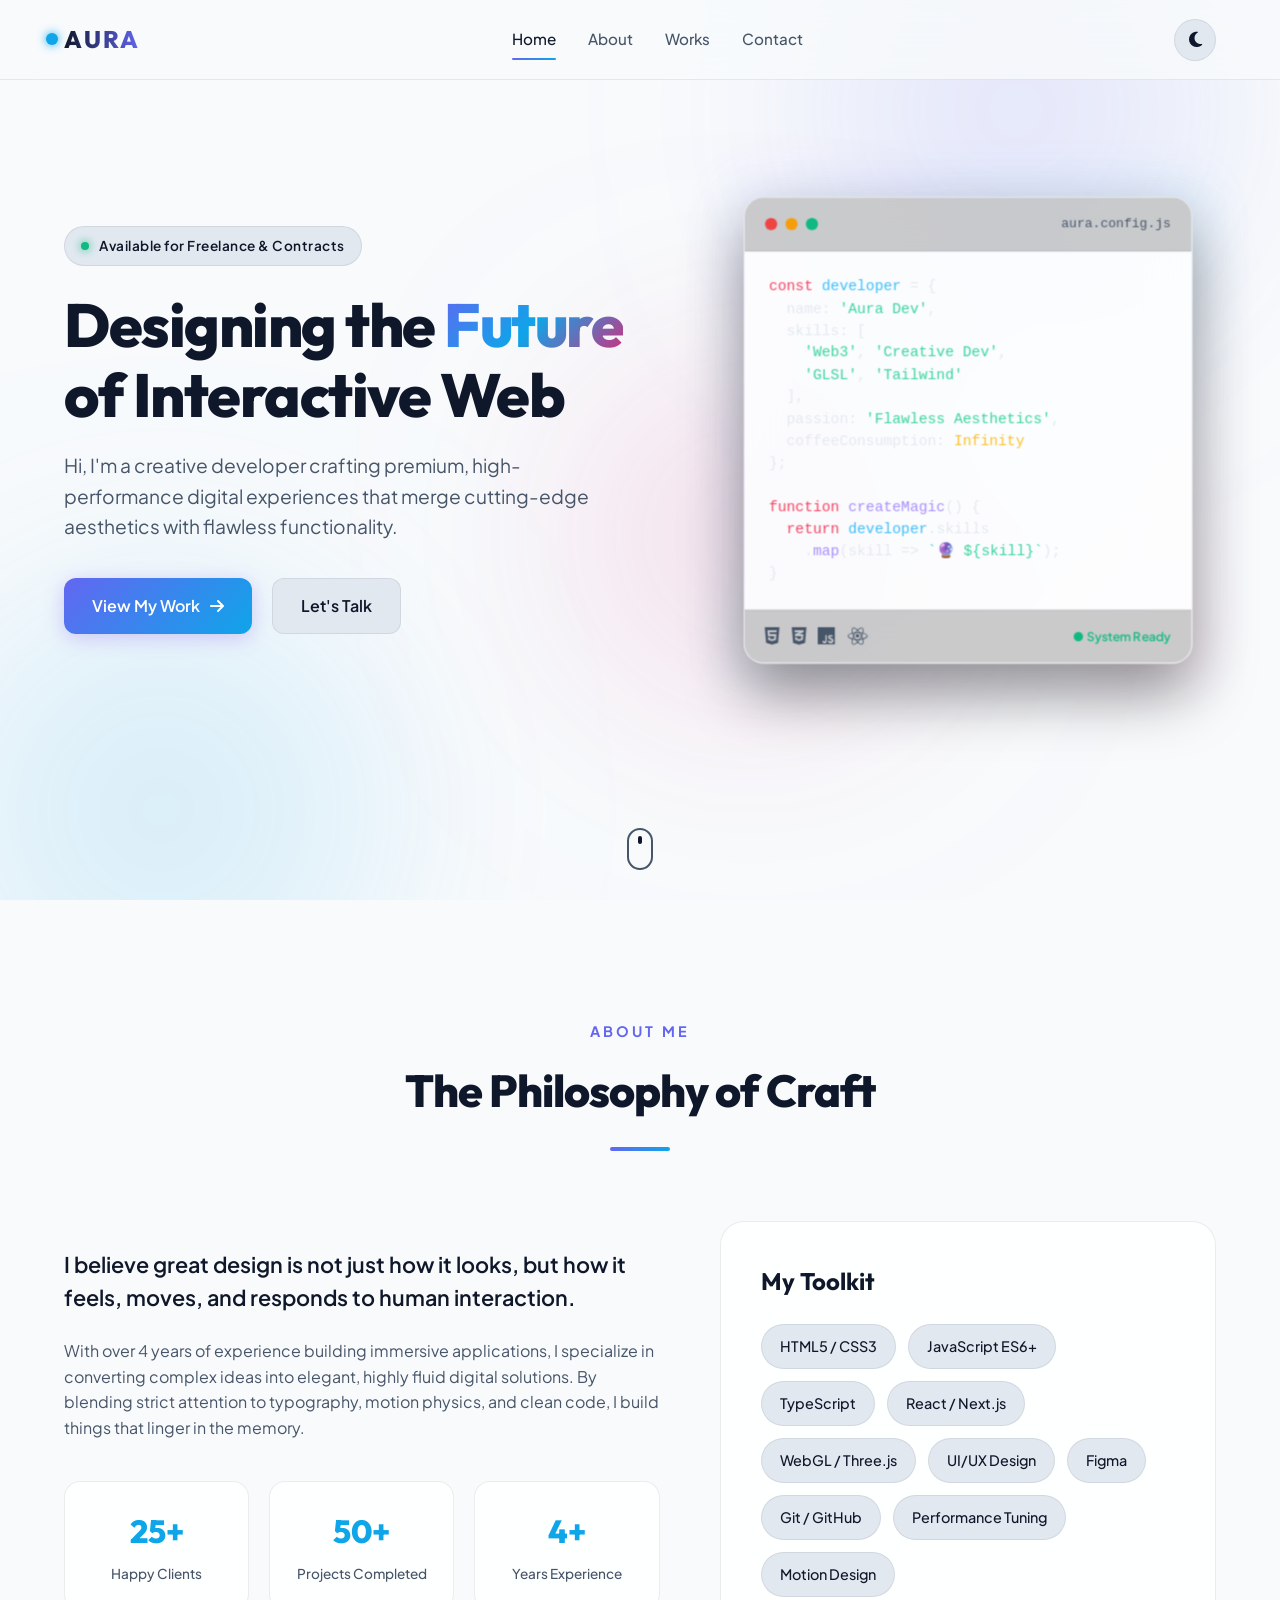
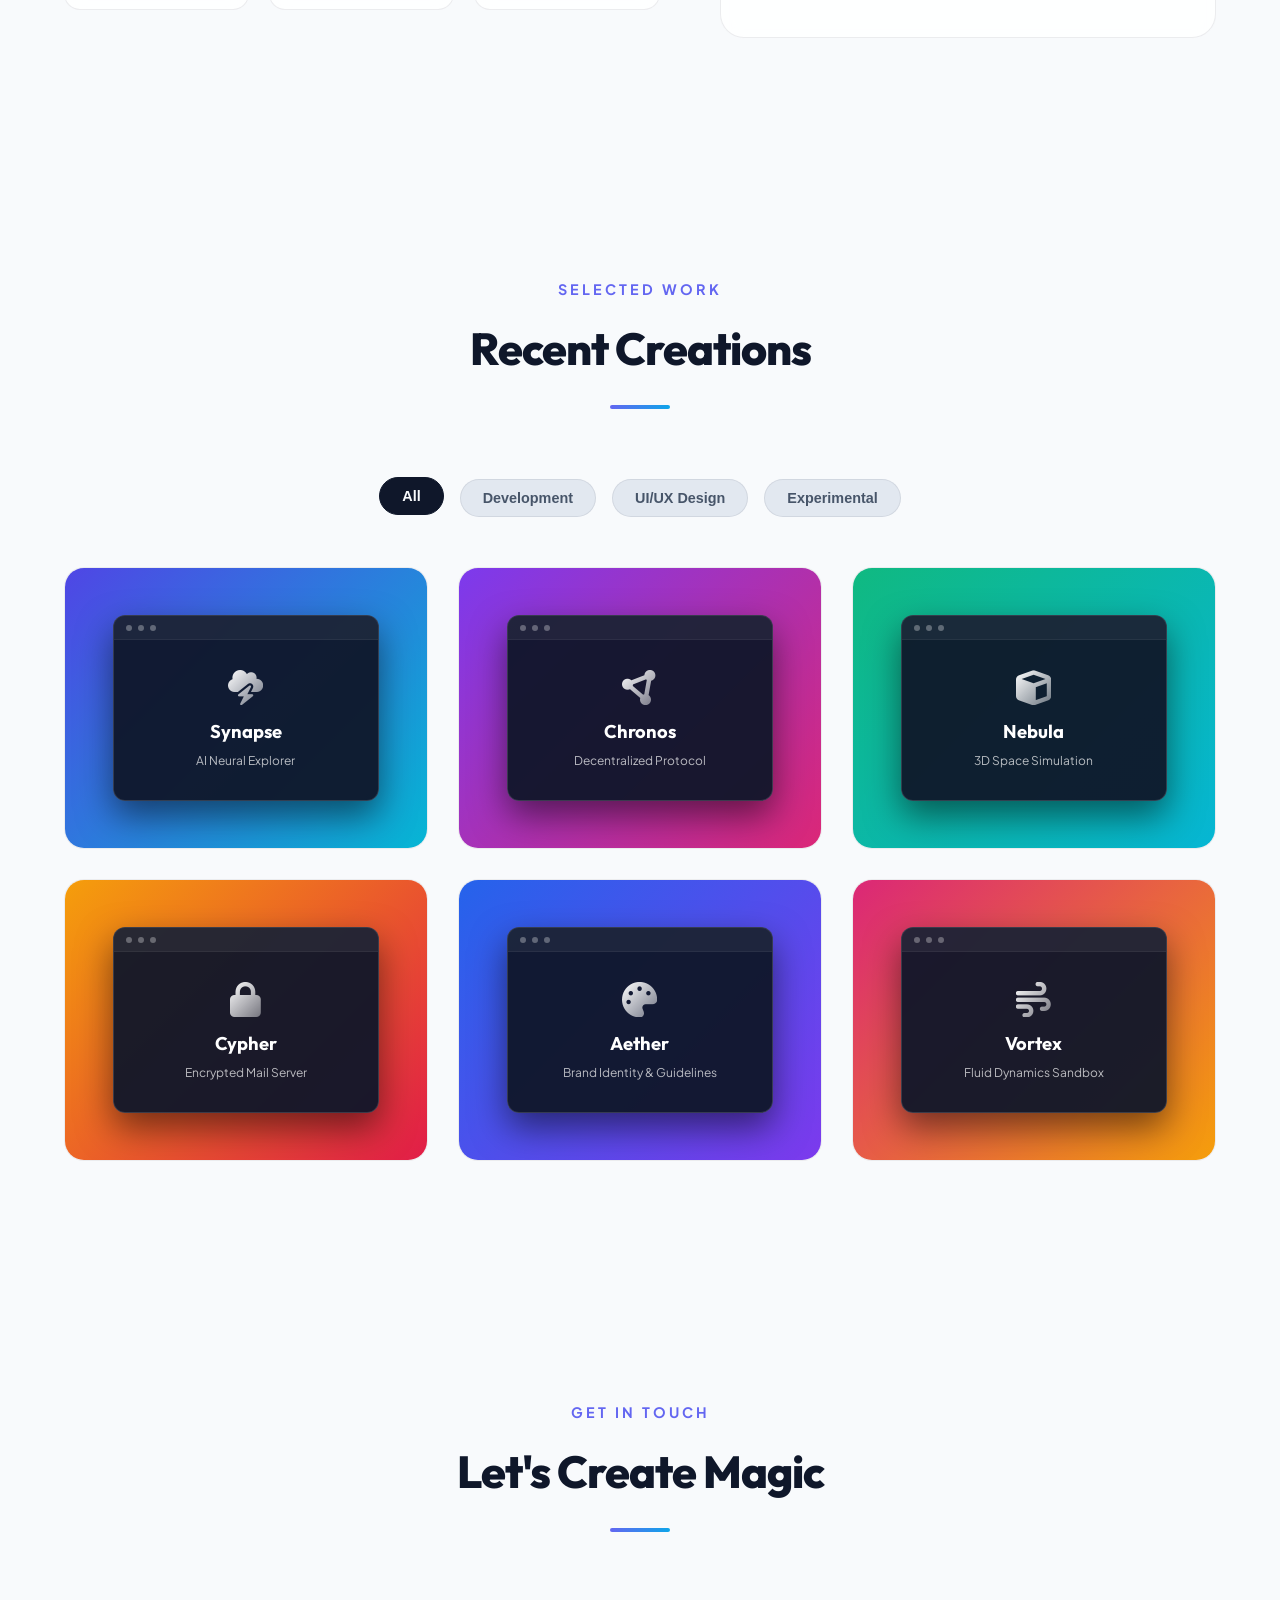
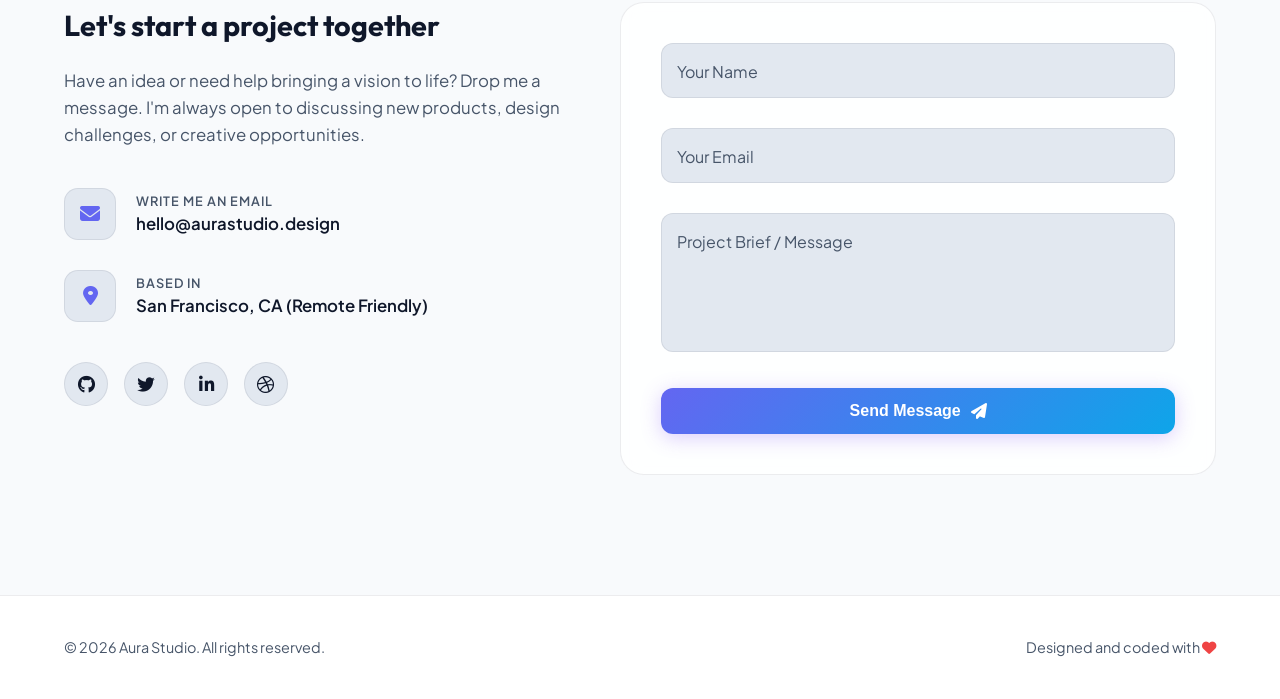
==== commit 682eaf81: "Configure contact form with Web3Forms API" ====
--- a/index.html
+++ b/index.html
@@ -411,7 +411,8 @@
                     </div>
 
                     <div class="contact-form-container">
-                        <form id="contact-form" class="contact-form" autocomplete="off">
+                        <form id="contact-form" class="contact-form" autocomplete="off" action="https://api.web3forms.com/submit" method="POST">
+                            <input type="hidden" name="access_key" value="1857d102-84dd-4168-8d1b-c0e908287c9c">
                             <div class="form-group">
                                 <input type="text" id="name" name="name" required placeholder=" ">
                                 <label for="name">Your Name</label>
